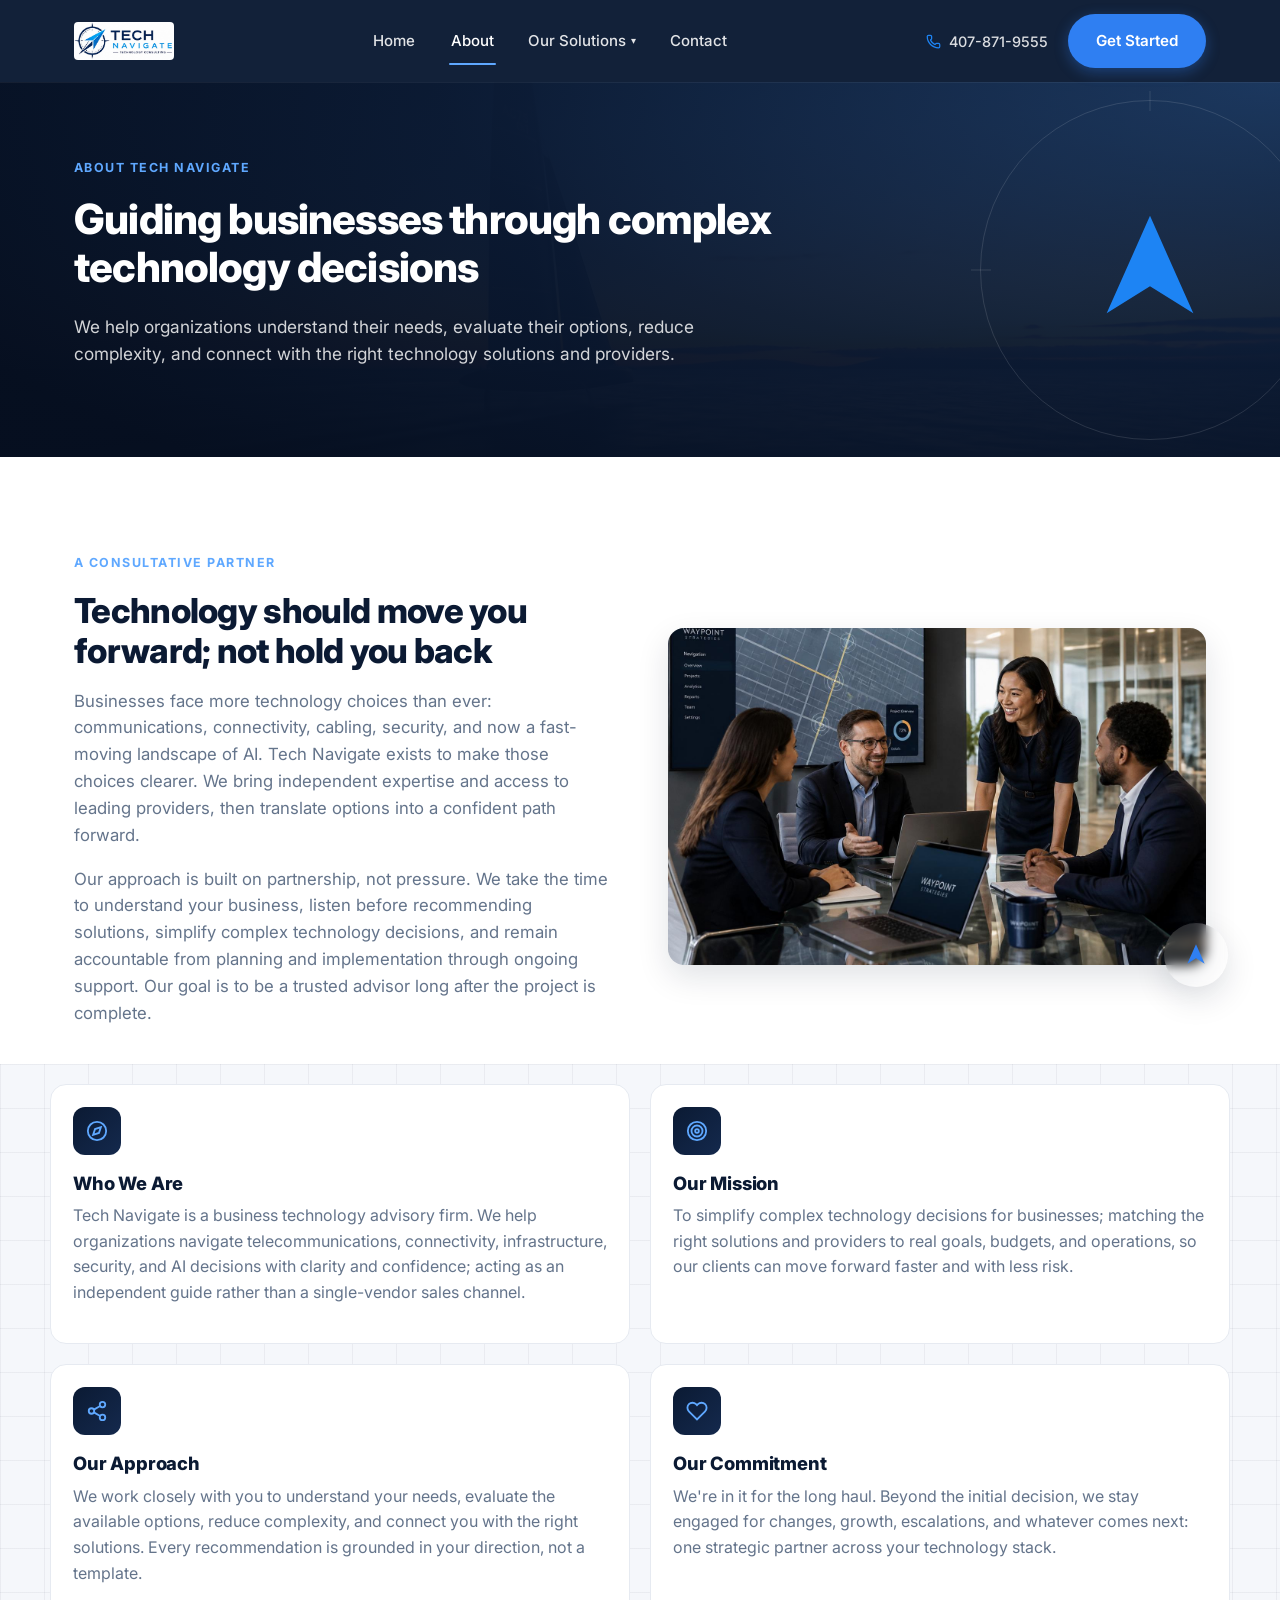
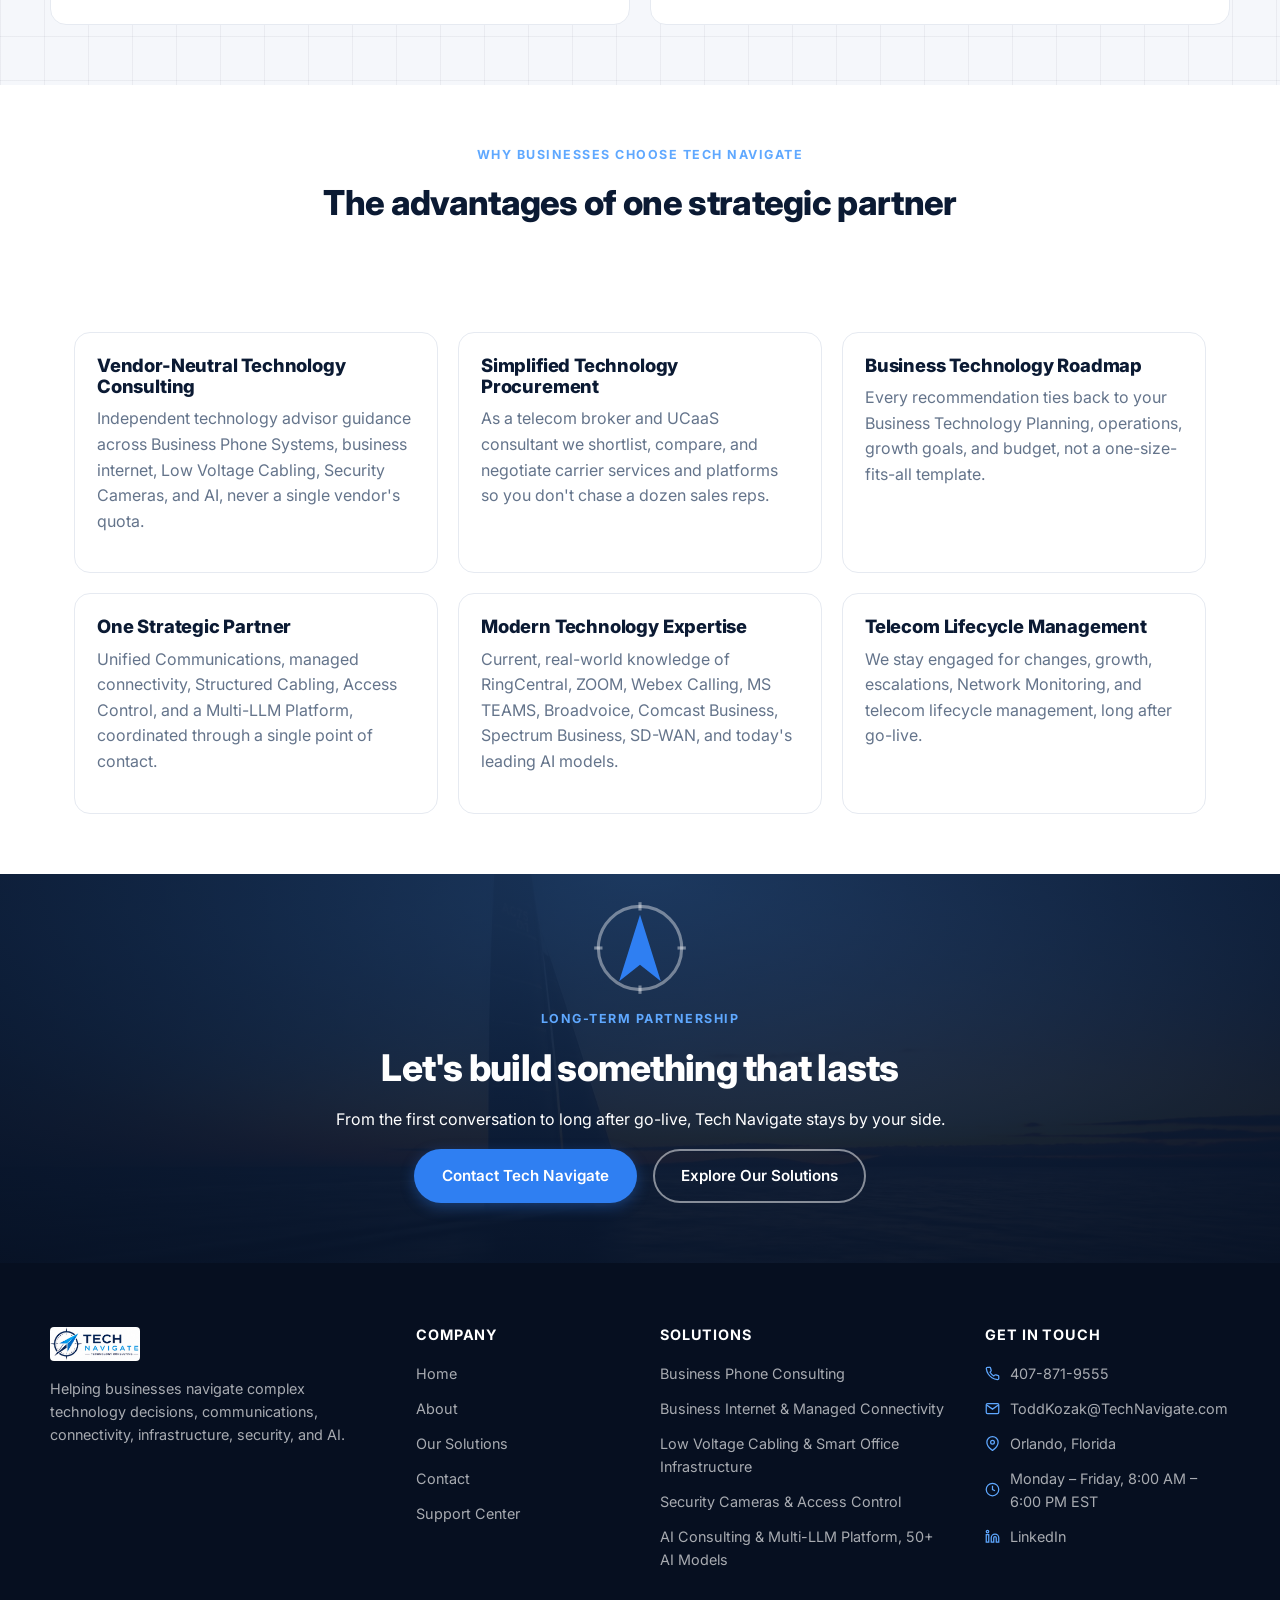
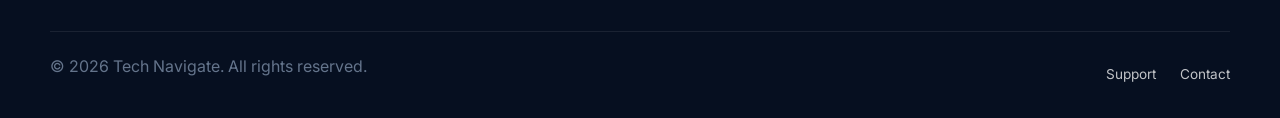
==== about.html @ 05b8aea9 "Update about.html" ====
<!DOCTYPE html>
<html lang="en">
<head>
<!-- Google tag (gtag.js) -->
<script async src="https://www.googletagmanager.com/gtag/js?id=G-B1SPKSMVHJ"></script>
<script>
  window.dataLayer = window.dataLayer || [];
  function gtag(){dataLayer.push(arguments);}
  gtag('js', new Date());

  gtag('config', 'G-B1SPKSMVHJ');
</script>
<meta charset="UTF-8">
<meta name="viewport" content="width=device-width, initial-scale=1">
<title>About Tech Navigate | Vendor-Neutral Technology Advisor &amp; Telecom Consultant</title>
<meta name="description" content="Tech Navigate is a vendor-neutral technology advisor, telecom broker, and UCaaS consultant guiding Business Technology Planning across Unified Communications, SD-WAN, Low Voltage Cabling, Security Cameras, and AI Consulting.">
<meta name="keywords" content="technology advisor, telecom broker, telecom consultant, UCaaS consultant, SD-WAN consulting, Business Phone Systems, VoIP, Unified Communications, RingCentral, ZOOM, Webex Calling, MS TEAMS, Broadvoice, business internet, fiber internet, Comcast Business, Spectrum Business, WOW Business, Summit Broadband, Low Voltage Cabling, Structured Cabling, Security Cameras, Access Control, Smart Office, AI Consulting, AI Governance, Multi-LLM Platform">
<meta name="google-site-verification" content="iRJsbXmgvOK9GEF063qEODKQ9oXsMOYlzMEm0OtPBQo">
<meta property="og:title" content="About Tech Navigate | Vendor-Neutral Technology Advisor &amp; Telecom Consultant">
<meta property="og:description" content="Independent Business Technology Roadmap and Technology Procurement across VoIP, business internet, fiber, SD-WAN consulting, Structured Cabling, Access Control, and Multi-LLM AI.">
<meta property="og:type" content="website">
<meta name="twitter:card" content="summary_large_image">
<meta name="twitter:title" content="Tech Navigate | Technology Advisor, Telecom Broker &amp; AI Consulting">
<meta name="twitter:description" content="Vendor-Neutral Technology Consulting for Business Phone Systems, VoIP, UCaaS, business internet, fiber, SD-WAN, Low Voltage Cabling, Security Cameras, Access Control, and a Multi-LLM AI Platform.">
<link rel="preconnect" href="https://fonts.googleapis.com">
<link rel="preconnect" href="https://fonts.gstatic.com" crossorigin>
<link href="https://fonts.googleapis.com/css2?family=Inter:wght@400;500;600;700;800&display=swap" rel="stylesheet">
<link rel="icon" type="image/png" href="assets/favicon-v2.png">
<link rel="stylesheet" href="styles.css">
</head>
<body>

<header class="site-header">
  <div class="header-inner">
    <a href="index.html" class="logo-link"><img src="assets/logo.jpg" alt="Tech Navigate" class="logo"></a>
    <nav class="main-nav">
      <a href="index.html">Home</a>
      <a href="about.html" class="nav-active">About</a>
      <div class="nav-dropdown">
        <a href="solutions.html">Our Solutions <span class="caret">&#9662;</span></a>
        <div class="dropdown-menu">
          <a href="business-phone-consulting.html"><span class="dropdown-icon"><svg viewBox="0 0 24 24"><path d="M22 16.92v3a2 2 0 0 1-2.18 2 19.79 19.79 0 0 1-8.63-3.07 19.5 19.5 0 0 1-6-6 19.79 19.79 0 0 1-3.07-8.67A2 2 0 0 1 4.11 2h3a2 2 0 0 1 2 1.72c.127.96.362 1.903.7 2.81a2 2 0 0 1-.45 2.11L8.09 9.91a16 16 0 0 0 6 6l1.27-1.27a2 2 0 0 1 2.11-.45c.907.338 1.85.573 2.81.7A2 2 0 0 1 22 16.92z"/></svg></span><span>Business Phone Consulting</span></a>
          <a href="internet-connectivity.html"><span class="dropdown-icon"><svg viewBox="0 0 24 24"><path d="M5 12.55a11 11 0 0 1 14.08 0"/><path d="M1.42 9a16 16 0 0 1 21.16 0"/><path d="M8.53 16.11a6 6 0 0 1 6.95 0"/><circle cx="12" cy="20" r="1"/></svg></span><span>Business Internet &amp; Managed Connectivity</span></a>
          <a href="low-voltage-cabling.html"><span class="dropdown-icon"><svg viewBox="0 0 24 24"><path d="M17 19a1 1 0 0 1-1-1v-2a2 2 0 0 1 2-2h2a2 2 0 0 1 2 2v2a1 1 0 0 1-1 1z"/><path d="M17 21v-2"/><path d="M19 14V6.5a1 1 0 0 0-7 0v11a1 1 0 0 1-7 0V10"/><path d="M21 21v-2"/><path d="M3 5V3"/><path d="M4 10a2 2 0 0 1-2-2V6a1 1 0 0 1 1-1h4a1 1 0 0 1 1 1v2a2 2 0 0 1-2 2z"/><path d="M7 5V3"/></svg></span><span>Low Voltage Cabling &amp; Smart Office Infrastructure</span></a>
          <a href="security-access-control.html"><span class="dropdown-icon"><svg viewBox="0 0 24 24"><path d="M20 13c0 5-3.5 7.5-7.66 8.95a1 1 0 0 1-.67-.01C7.5 20.5 4 18 4 13V6a1 1 0 0 1 1-1c2 0 4.5-1.2 6.24-2.72a1.17 1.17 0 0 1 1.52 0C14.51 3.81 17 5 19 5a1 1 0 0 1 1 1z"/><path d="m9 12 2 2 4-4"/></svg></span><span>Security Cameras &amp; Access Control</span></a>
          <a href="ai-platform.html"><span class="dropdown-icon"><svg viewBox="0 0 24 24"><path d="M12 5a3 3 0 1 0-5.997.125 4 4 0 0 0-2.526 5.77 4 4 0 0 0 .556 6.588A4 4 0 1 0 12 18Z"/><path d="M9 13a4.5 4.5 0 0 0 3-4"/><path d="M6.003 5.125A3 3 0 0 0 6.401 6.5"/><path d="M3.477 10.896a4 4 0 0 1 .585-.396"/><path d="M6 18a4 4 0 0 1-1.967-.516"/><path d="M12 13h4"/><path d="M12 18h6a2 2 0 0 1 2 2v1"/><path d="M12 8h8"/><path d="M16 8V5a2 2 0 0 1 2-2"/><circle cx="16" cy="13" r=".5"/><circle cx="18" cy="3" r=".5"/><circle cx="20" cy="21" r=".5"/><circle cx="20" cy="8" r=".5"/></svg></span><span>AI Consulting &amp; Multi-LLM Platform, 50+ AI Models</span></a>
        </div>
      </div>
      <a href="contact.html">Contact</a>
    </nav>
    <div class="header-actions">
      <a href="tel:+14078719555" class="phone-link"><svg viewBox="0 0 24 24" class="phone-link-icon"><path d="M13.832 16.568a1 1 0 0 0 1.213-.303l.355-.465A2 2 0 0 1 17 15h3a2 2 0 0 1 2 2v3a2 2 0 0 1-2 2A18 18 0 0 1 2 4a2 2 0 0 1 2-2h3a2 2 0 0 1 2 2v3a2 2 0 0 1-.8 1.6l-.468.351a1 1 0 0 0-.292 1.233 14 14 0 0 0 6.392 6.384"/></svg>407-871-9555</a>
      <a href="contact.html" class="btn btn-primary">Get Started</a>
    </div>
  </div>
</header>

<section class="page-hero">
  <div class="page-hero-media"><img src="assets/cta-horizon.jpg" alt=""></div>
  <div class="page-hero-watermark">
    <div class="ring"></div>
    <svg class="compass-arrow" viewBox="0 0 24 24" fill="none">
      <polygon points="12,2 20,20 12,15 4,20" fill="var(--gold)"/>
    </svg>
  </div>
  <div class="page-hero-content">
    <p class="eyebrow light">ABOUT TECH NAVIGATE</p>
    <h1>Guiding businesses through complex technology decisions</h1>
    <p class="page-hero-sub">We help organizations understand their needs, evaluate their options, reduce complexity, and connect with the right technology solutions and providers.</p>
  </div>
</section>

<section class="section" style="padding-bottom:20px;">
  <div class="two-col-media">
    <div>
      <p class="eyebrow">A CONSULTATIVE PARTNER</p>
      <h2>Technology should move you forward; not hold you back</h2>
      <p class="section-intro">Businesses face more technology choices than ever: communications, connectivity, cabling, security, and now a fast-moving landscape of AI. Tech Navigate exists to make those choices clearer. We bring independent expertise and access to leading providers, then translate options into a confident path forward.</p>
      <p class="section-intro">Our approach is built on partnership, not pressure. We take the time to understand your business, listen before recommending solutions, simplify complex technology decisions, and remain accountable from planning and implementation through ongoing support. Our goal is to be a trusted advisor long after the project is complete.</p>
    </div>
    <div class="photo-frame">
      <img src="assets/about-team.jpg" alt="Tech Navigate advisors collaborating with a client">
      <div class="badge-compass">
        <svg viewBox="0 0 24 24" fill="none"><polygon points="12,2 20,20 12,15 4,20" fill="#2f7ff2"/></svg>
      </div>
    </div>
  </div>
</section>

<section class="section section-alt" style="padding-top:20px; padding-bottom:60px;">
  <div class="card-grid two-col">
    <div class="card">
      <div class="icon-square"><svg viewBox="0 0 24 24"><circle cx="12" cy="12" r="10"/><polygon points="16.24 7.76 14.12 14.12 7.76 16.24 9.88 9.88 16.24 7.76"/></svg></div>
      <h3>Who We Are</h3>
      <p>Tech Navigate is a business technology advisory firm. We help organizations navigate telecommunications, connectivity, infrastructure, security, and AI decisions with clarity and confidence; acting as an independent guide rather than a single-vendor sales channel.</p>
    </div>
    <div class="card">
      <div class="icon-square"><svg viewBox="0 0 24 24"><circle cx="12" cy="12" r="10"/><circle cx="12" cy="12" r="6"/><circle cx="12" cy="12" r="2"/></svg></div>
      <h3>Our Mission</h3>
      <p>To simplify complex technology decisions for businesses; matching the right solutions and providers to real goals, budgets, and operations, so our clients can move forward faster and with less risk.</p>
    </div>
    <div class="card">
      <div class="icon-square"><svg viewBox="0 0 24 24"><circle cx="18" cy="5" r="3"/><circle cx="6" cy="12" r="3"/><circle cx="18" cy="19" r="3"/><line x1="8.59" y1="13.51" x2="15.42" y2="17.49"/><line x1="15.41" y1="6.51" x2="8.59" y2="10.49"/></svg></div>
      <h3>Our Approach</h3>
      <p>We work closely with you to understand your needs, evaluate the available options, reduce complexity, and connect you with the right solutions. Every recommendation is grounded in your direction, not a template.</p>
    </div>
    <div class="card">
      <div class="icon-square"><svg viewBox="0 0 24 24"><path d="M20.84 4.61a5.5 5.5 0 0 0-7.78 0L12 5.67l-1.06-1.06a5.5 5.5 0 0 0-7.78 7.78l1.06 1.06L12 21.23l7.78-7.78 1.06-1.06a5.5 5.5 0 0 0 0-7.78z"/></svg></div>
      <h3>Our Commitment</h3>
      <p>We're in it for the long haul. Beyond the initial decision, we stay engaged for changes, growth, escalations, and whatever comes next: one strategic partner across your technology stack.</p>
    </div>
  </div>
</section>

<section class="section" style="background: #ffffff !important; background-image: none !important;">
  <p class="eyebrow center">WHY BUSINESSES CHOOSE TECH NAVIGATE</p>
  <h2 class="center">The advantages of one strategic partner</h2>
</section>

<section class="section" style="padding-top:0;">
  <div class="card-grid three-col">
    <div class="card"><h3>Vendor-Neutral Technology Consulting</h3><p>Independent technology advisor guidance across Business Phone Systems, business internet, Low Voltage Cabling, Security Cameras, and AI, never a single vendor's quota.</p></div>
    <div class="card"><h3>Simplified Technology Procurement</h3><p>As a telecom broker and UCaaS consultant we shortlist, compare, and negotiate carrier services and platforms so you don't chase a dozen sales reps.</p></div>
    <div class="card"><h3>Business Technology Roadmap</h3><p>Every recommendation ties back to your Business Technology Planning, operations, growth goals, and budget, not a one-size-fits-all template.</p></div>
    <div class="card"><h3>One Strategic Partner</h3><p>Unified Communications, managed connectivity, Structured Cabling, Access Control, and a Multi-LLM Platform, coordinated through a single point of contact.</p></div>
    <div class="card"><h3>Modern Technology Expertise</h3><p>Current, real-world knowledge of RingCentral, ZOOM, Webex Calling, MS TEAMS, Broadvoice, Comcast Business, Spectrum Business, SD-WAN, and today's leading AI models.</p></div>
    <div class="card"><h3>Telecom Lifecycle Management</h3><p>We stay engaged for changes, growth, escalations, Network Monitoring, and telecom lifecycle management, long after go-live.</p></div>
  </div>
</section>

<section class="cta-banner">
  <div class="cta-banner-media"><img src="assets/cta-horizon.jpg" alt=""></div>
  <div class="cta-watermark">
    <svg viewBox="0 0 24 24" fill="none">
      <circle cx="12" cy="12" r="10" stroke="currentColor" stroke-width="0.75" opacity="0.4"/>
      <line x1="12" y1="1" x2="12" y2="3" stroke="currentColor" stroke-width="0.75" opacity="0.4"/>
      <line x1="12" y1="21" x2="12" y2="23" stroke="currentColor" stroke-width="0.75" opacity="0.4"/>
      <line x1="1" y1="12" x2="3" y2="12" stroke="currentColor" stroke-width="0.75" opacity="0.4"/>
      <line x1="21" y1="12" x2="23" y2="12" stroke="currentColor" stroke-width="0.75" opacity="0.4"/>
      <polygon points="12,4 17,20 12,16 7,20" fill="#2f7ff2"/>
    </svg>
  </div>
  <div class="cta-banner-inner">
    <p class="eyebrow center light">LONG-TERM PARTNERSHIP</p>
    <h2 class="center light">Let's build something that lasts</h2>
    <p class="center light">From the first conversation to long after go-live, Tech Navigate stays by your side.</p>
    <div class="hero-buttons center">
      <a href="contact.html" class="btn btn-primary">Contact Tech Navigate</a>
      <a href="solutions.html" class="btn btn-outline-light">Explore Our Solutions</a>
    </div>
  </div>
</section>

<footer class="site-footer">
  <div class="footer-inner">
    <div class="footer-col footer-brand">
      <img src="assets/logo.jpg" alt="Tech Navigate" class="footer-logo">
      <p>Helping businesses navigate complex technology decisions, communications, connectivity, infrastructure, security, and AI.</p>
    </div>
    <div class="footer-col">
      <h4>Company</h4>
      <a href="index.html">Home</a>
      <a href="about.html">About</a>
      <a href="solutions.html">Our Solutions</a>
      <a href="contact.html">Contact</a>
      <a href="support.html">Support Center</a>
    </div>
    <div class="footer-col">
      <h4>Solutions</h4>
      <a href="business-phone-consulting.html">Business Phone Consulting</a>
      <a href="internet-connectivity.html">Business Internet &amp; Managed Connectivity</a>
      <a href="low-voltage-cabling.html">Low Voltage Cabling &amp; Smart Office Infrastructure</a>
      <a href="security-access-control.html">Security Cameras &amp; Access Control</a>
      <a href="ai-platform.html">AI Consulting &amp; Multi-LLM Platform, 50+ AI Models</a>
    </div>
    <div class="footer-col footer-contact">
      <h4>Get in Touch</h4>
      <a href="tel:+14078719555"><svg viewBox="0 0 24 24"><path d="M22 16.92v3a2 2 0 0 1-2.18 2 19.79 19.79 0 0 1-8.63-3.07 19.5 19.5 0 0 1-6-6 19.79 19.79 0 0 1-3.07-8.67A2 2 0 0 1 4.11 2h3a2 2 0 0 1 2 1.72c.127.96.362 1.903.7 2.81a2 2 0 0 1-.45 2.11L8.09 9.91a16 16 0 0 0 6 6l1.27-1.27a2 2 0 0 1 2.11-.45c.907.338 1.85.573 2.81.7A2 2 0 0 1 22 16.92z"/></svg>407-871-9555</a>
      <a href="mailto:ToddKozak@TechNavigate.com"><svg viewBox="0 0 24 24"><path d="M4 4h16c1.1 0 2 .9 2 2v12c0 1.1-.9 2-2 2H4c-1.1 0-2-.9-2-2V6c0-1.1.9-2 2-2z"/><polyline points="22,6 12,13 2,6"/></svg>ToddKozak@TechNavigate.com</a>
      <p><svg viewBox="0 0 24 24"><path d="M21 10c0 7-9 13-9 13s-9-6-9-13a9 9 0 0 1 18 0z"/><circle cx="12" cy="10" r="3"/></svg>Orlando, Florida</p>
      <p><svg viewBox="0 0 24 24"><circle cx="12" cy="12" r="10"/><polyline points="12 6 12 12 16 14"/></svg>Monday &ndash; Friday, 8:00 AM &ndash; 6:00 PM EST</p>
      <a href="https://www.linkedin.com/company/tech-navigate" target="_blank" rel="noopener"><svg viewBox="0 0 24 24"><path d="M16 8a6 6 0 0 1 6 6v7h-4v-7a2 2 0 0 0-2-2 2 2 0 0 0-2 2v7h-4v-7a6 6 0 0 1 6-6z"/><rect x="2" y="9" width="4" height="12"/><circle cx="4" cy="4" r="2"/></svg>LinkedIn</a>
    </div>
  </div>
  <div class="footer-bottom">
    <p>&copy; 2026 Tech Navigate. All rights reserved.</p>
    <div class="footer-bottom-links">
      <a href="support.html">Support</a>
      <a href="contact.html">Contact</a>
    </div>
  </div>
</footer>

</body>
</html>
---- styles.css ----
:root {
  --navy: #0b1a33;
  --navy-dark: #060f20;
  --navy-mid: #14294d;
  --blue: #2f7ff2;
  --blue-light: #5fa8ff;
  --gold: #1d84f4;
  --gold-soft: #36acff;
  --grey-bg: #f5f7fb;
  --text-dark: #14213d;
  --text-muted: #64748b;
  --white: #ffffff;
  --border: #e6eaf1;
  --radius: 10px;
  --radius-lg: 16px;
  --max-width: 1180px;
  --shadow-sm: 0 2px 8px rgba(11,26,51,0.06);
  --shadow-md: 0 12px 32px rgba(11,26,51,0.12);
  --shadow-lg: 0 24px 60px rgba(11,26,51,0.18);
}

* { box-sizing: border-box; }

body {
  margin: 0;
  font-family: 'Inter', -apple-system, BlinkMacSystemFont, "Segoe UI", Roboto, Helvetica, Arial, sans-serif;
  color: var(--text-dark);
  background: var(--white);
  line-height: 1.6;
  -webkit-font-smoothing: antialiased;
}

a { color: inherit; text-decoration: none; }
img { max-width: 100%; display: block; }

h1, h2, h3, h4 { margin: 0 0 0.5em; line-height: 1.15; font-weight: 800; letter-spacing: -0.02em; color: var(--navy); }
h1 { font-size: 3rem; }
h2 { font-size: 2.15rem; }
h3 { font-size: 1.15rem; letter-spacing: -0.01em; }
p { margin: 0 0 1em; color: var(--text-muted); font-size: 1rem; }

.center { text-align: center; margin-left: auto; margin-right: auto; }
.light, .light h1, .light h2, .light h3 { color: var(--white); }
.light p { color: rgba(255,255,255,0.82); }

a:focus-visible, button:focus-visible, input:focus-visible, textarea:focus-visible, select:focus-visible {
  outline: 2px solid var(--blue-light);
  outline-offset: 2px;
}

/* Header */
.site-header {
  background: rgba(11,26,51,0.97);
  backdrop-filter: blur(8px);
  position: sticky;
  top: 0;
  z-index: 100;
  box-shadow: 0 1px 0 rgba(255,255,255,0.06);
}
.header-inner {
  max-width: var(--max-width);
  margin: 0 auto;
  padding: 14px 24px;
  display: flex;
  align-items: center;
  justify-content: space-between;
  gap: 24px;
}
.logo { height: 38px; border-radius: 4px; }
.main-nav {
  display: flex;
  align-items: center;
  gap: 32px;
  flex: 1;
  justify-content: center;
}
.main-nav > a {
  color: rgba(255,255,255,0.88);
  font-size: 0.94rem;
  font-weight: 500;
  padding: 8px 2px;
  position: relative;
  transition: color 0.15s ease;
}
.main-nav > a:hover { color: var(--white); }
.main-nav > a.nav-active { color: var(--white); }
.main-nav > a.nav-active::after {
  content: "";
  position: absolute;
  left: 0; right: 0; bottom: -4px;
  height: 2px;
  background: var(--blue-light);
  border-radius: 2px;
}
.nav-dropdown { position: relative; }
.nav-dropdown > a { color: rgba(255,255,255,0.88); font-size: 0.94rem; font-weight: 500; display: flex; align-items: center; gap: 5px; transition: color 0.15s ease; }
.nav-dropdown:hover > a { color: var(--white); }
.caret { font-size: 0.65em; transition: transform 0.15s ease; }
.nav-dropdown:hover .caret { transform: translateY(1px); }
.dropdown-menu {
  opacity: 0;
  visibility: hidden;
  transform: translateY(6px);
  transition: all 0.15s ease;
  position: absolute;
  top: 100%;
  left: -12px;
  background: var(--white);
  box-shadow: var(--shadow-lg);
  border-radius: var(--radius);
  padding: 10px;
  min-width: 300px;
  margin-top: 10px;
}
.nav-dropdown:hover .dropdown-menu { opacity: 1; visibility: visible; transform: translateY(0); }
.dropdown-menu a {
  display: flex;
  align-items: center;
  gap: 14px;
  padding: 11px 14px;
  color: var(--text-dark);
  font-size: 0.9rem;
  font-weight: 500;
  border-radius: 7px;
  transition: background 0.12s ease;
}
.dropdown-menu a:hover { background: var(--grey-bg); color: var(--blue); }
.dropdown-icon {
  flex: none;
  width: 36px;
  height: 36px;
  border-radius: 9px;
  background: linear-gradient(135deg, var(--navy) 0%, var(--navy-mid) 100%);
  display: flex;
  align-items: center;
  justify-content: center;
}
.dropdown-icon svg { width: 17px; height: 17px; stroke: var(--blue-light); fill: none; stroke-width: 2; }
.header-actions { display: flex; align-items: center; gap: 20px; }
.phone-link { color: rgba(255,255,255,0.85); font-size: 0.9rem; font-weight: 500; transition: color 0.15s ease; display: flex; align-items: center; gap: 8px; }
.phone-link-icon { width: 15px; height: 15px; fill: none; stroke: var(--gold); stroke-width: 2; flex: none; }
.phone-link:hover { color: var(--white); }

.btn {
  display: inline-flex;
  align-items: center;
  gap: 8px;
  padding: 13px 26px;
  border-radius: 999px;
  font-weight: 600;
  font-size: 0.95rem;
  border: 2px solid transparent;
  transition: all 0.18s ease;
  cursor: pointer;
}
.btn-primary { background: var(--blue); color: var(--white); box-shadow: 0 4px 14px rgba(47,127,242,0.35); }
.btn-primary:hover { background: #4c93f5; box-shadow: 0 6px 20px rgba(47,127,242,0.45); transform: translateY(-1px); }
.btn-outline { border-color: rgba(255,255,255,0.5); color: var(--white); }
.btn-outline:hover { background: rgba(255,255,255,0.1); border-color: var(--white); }
.btn-outline-light { border-color: rgba(255,255,255,0.5); color: var(--white); }
.btn-outline-light:hover { background: rgba(255,255,255,0.12); border-color: var(--white); }

/* Hero */
.hero {
  position: relative;
  background: linear-gradient(180deg, #7fa4cf 0%, #5d84ac 45%, #2e5880 100%);
  overflow: hidden;
  min-height: 830px;
  display: flex;
  align-items: center;
}
.hero-media {
  position: absolute;
  inset: 0;
  z-index: 1;
}
.hero-image {
  position: absolute;
  inset: 0;
  width: 100%;
  height: 100%;
  object-fit: contain;
  object-position: 65% 55%;
  display: block;
  filter: saturate(1.05);
}
.hero-media::after {
  content: "";
  position: absolute;
  inset: 0;
  background: linear-gradient(100deg,
    rgba(6,15,32,0.88) 0%,
    rgba(8,18,38,0.72) 30%,
    rgba(11,26,51,0.38) 52%,
    rgba(11,26,51,0.12) 70%,
    rgba(11,26,51,0.02) 100%);
}
.hero-content {
  position: relative;
  z-index: 2;
  max-width: var(--max-width);
  margin: 0 auto;
  padding: 90px 24px 60px;
  color: var(--white);
  width: 100%;
}
.hero-content > * { max-width: 640px; }
.eyebrow {
  display: inline-flex;
  align-items: center;
  gap: 10px;
  font-size: 0.78rem;
  font-weight: 700;
  letter-spacing: 0.12em;
  color: var(--blue-light);
  margin-bottom: 18px;
  text-transform: uppercase;
}
.eyebrow.center { display: flex; width: 100%; justify-content: center; }
.eyebrow-dash { width: 28px; height: 2px; background: var(--blue-light); display: inline-block; border-radius: 2px; }
.hero h1 { color: var(--white); font-size: 3.2rem; }
.hero .accent { color: var(--blue-light); }
.hero-copy { color: rgba(255,255,255,0.82); font-size: 1.1rem; max-width: 600px; margin-bottom: 32px; }
.hero-buttons { display: flex; gap: 16px; flex-wrap: wrap; margin-top: 8px; }
.hero-buttons.center { justify-content: center; }

/* Sections */
.section { padding: 60px 24px; max-width: var(--max-width); margin: 0 auto; }
.section-alt {
  background-color: var(--grey-bg);
  background-image:
    linear-gradient(rgba(11,26,51,0.05) 1px, transparent 1px),
    linear-gradient(90deg, rgba(11,26,51,0.05) 1px, transparent 1px);
  background-size: 44px 44px;
  max-width: 100%;
}
.section-alt > * { max-width: var(--max-width); margin-left: auto; margin-right: auto; }
.section-intro { max-width: 640px; color: var(--text-muted); font-size: 1.05rem; }

.icon-square {
  width: 48px;
  height: 48px;
  border-radius: 12px;
  background: linear-gradient(135deg, var(--navy) 0%, var(--navy-mid) 100%);
  display: flex;
  align-items: center;
  justify-content: center;
  margin-bottom: 18px;
  flex: none;
}
.icon-square svg { width: 22px; height: 22px; stroke: var(--blue-light); fill: none; stroke-width: 2; }
.icon-square.icon-blue { background: linear-gradient(135deg, #eaf2ff 0%, #dbeafe 100%); }
.icon-square.icon-blue svg { stroke: var(--blue); }

.card-grid { display: grid; gap: 20px; margin-top: 32px; }
.card-grid.three-col { grid-template-columns: repeat(3, 1fr); }
.card-grid.four-col { grid-template-columns: repeat(4, 1fr); }
.card-grid.two-col { grid-template-columns: repeat(2, 1fr); margin-top: 0; }

.approach-layout {
  display: grid;
  grid-template-columns: 1fr 1.15fr;
  gap: 56px;
  align-items: start;
}
.approach-layout .card-grid.two-col .card p { font-size: 0.92rem; }

.card {
  background: var(--white);
  border: 1px solid var(--border);
  border-radius: var(--radius-lg);
  padding: 22px;
  transition: box-shadow 0.2s ease, transform 0.2s ease, border-color 0.2s ease;
}
.card:hover { box-shadow: var(--shadow-md); transform: translateY(-3px); border-color: transparent; }
.card h3 { color: var(--navy); }

.solution-card {
  display: block;
  background: var(--white);
  border: 1px solid var(--border);
  border-radius: var(--radius-lg);
  padding: 30px;
  transition: box-shadow 0.2s ease, transform 0.2s ease, border-color 0.2s ease;
}
.solution-card:hover { box-shadow: var(--shadow-md); transform: translateY(-3px); border-color: transparent; }
.solution-card h3 { color: var(--navy); }
.solution-card-cta {
  background: linear-gradient(135deg, var(--navy) 0%, var(--navy-mid) 100%);
  border-color: transparent;
}
.solution-card-cta h3, .solution-card-cta p, .solution-card-cta .learn-more { color: var(--white); }
.btn-navy { background: var(--navy); color: var(--white); }
.btn-navy:hover { background: var(--navy-mid); }

.solution-row {
  display: grid;
  grid-template-columns: 1fr 1fr;
  gap: 56px;
  align-items: center;
  padding: 56px 24px;
  max-width: var(--max-width);
  margin: 0 auto;
}
.solution-row.reverse { direction: rtl; }
.solution-row.reverse > * { direction: ltr; }
.solution-row-photo img {
  width: 100%;
  border-radius: var(--radius-lg);
  box-shadow: var(--shadow-md);
  display: block;
}
.solution-row-checklist {
  display: grid;
  grid-template-columns: 1fr 1fr;
  gap: 4px 24px;
  margin: 20px 0 24px;
}
.solution-row-checklist .benefit-list { margin: 0; }
.solution-row-checklist .benefit-list li { padding-top: 10px; padding-bottom: 10px; font-size: 0.95rem; }
.checkmark-list { list-style: none; padding: 0; margin: 0; }
.checkmark-list li {
  display: flex;
  align-items: flex-start;
  gap: 8px;
  padding: 10px 0;
  font-size: 0.95rem;
  color: var(--text-dark);
}
.checkmark-list li::before {
  content: "";
  flex: none;
  width: 16px;
  height: 16px;
  margin-top: 2px;
  background-image: url("data:image/svg+xml,%3Csvg xmlns='http://www.w3.org/2000/svg' viewBox='0 0 24 24' fill='none' stroke='%232f7ff2' stroke-width='3' stroke-linecap='round' stroke-linejoin='round'%3E%3Cpath d='M20 6 9 17l-5-5'/%3E%3C/svg%3E");
  background-size: contain;
  background-repeat: no-repeat;
}
.cta-tile-icon {
  width: 48px;
  height: 48px;
  color: var(--white);
  margin-bottom: 18px;
  opacity: 0.9;
}
.cta-tile-icon svg { width: 100%; height: 100%; }
.learn-more { color: var(--blue); font-weight: 600; font-size: 0.9rem; display: inline-flex; align-items: center; gap: 4px; }

/* Icon color shift on card hover */
.solution-card:hover .icon-square svg { stroke: var(--white); }
.solution-card:hover .icon-square { background: linear-gradient(135deg, var(--blue) 0%, #1d63d6 100%); }

/* CTA banner */
.cta-banner {
  position: relative;
  background: radial-gradient(120% 140% at 50% 0%, #1c3a63 0%, var(--navy) 60%, var(--navy-dark) 100%);
  padding: 60px 24px;
  overflow: hidden;
}
.cta-banner-media {
  position: absolute;
  inset: 0;
  z-index: 0;
}
.cta-banner-media img {
  width: 100%;
  height: 100%;
  object-fit: cover;
  opacity: 0.35;
}
.cta-banner-media::after {
  content: "";
  position: absolute;
  inset: 0;
  background: radial-gradient(120% 140% at 50% 0%, rgba(28,58,99,0.7) 0%, rgba(11,26,51,0.85) 55%, rgba(6,15,32,0.92) 100%);
}
.cta-watermark { position: absolute; top: 24px; left: 50%; transform: translateX(-50%); width: 100px; height: 100px; z-index: 1; color: #ffffff; }
.cta-watermark svg { width: 100%; height: 100%; }
.cta-banner-inner { max-width: 720px; margin: 0 auto; position: relative; z-index: 1; padding-top: 75px; }
.cta-banner h2 { font-size: 2.3rem; }

.use-cases-layout {
  display: grid;
  grid-template-columns: 1.1fr 1fr;
  gap: 48px;
  align-items: start;
}
.why-tile {
  background: var(--navy);
  border-radius: var(--radius-lg);
  padding: 40px;
  color: var(--white);
  box-shadow: var(--shadow-lg);
}
.why-tile .why-icon { width: 48px; height: 48px; color: var(--white); margin-bottom: 20px; }
.why-tile .why-icon svg { width: 100%; height: 100%; }
.why-tile h2 { color: var(--white); font-size: 1.5rem; margin-top: 0; }
.why-tile p { color: rgba(255,255,255,0.8); }
.why-tile .hero-buttons { margin-top: 24px; }

.overview-layout {
  display: grid;
  grid-template-columns: 1fr 1fr;
  gap: 48px;
  align-items: start;
}
.overview-photo {
  aspect-ratio: 4 / 3;
  overflow: hidden;
  border-radius: var(--radius-lg);
  border: 1px solid var(--border);
  box-shadow: var(--shadow-lift, var(--shadow-md));
}
.overview-photo img { width: 100%; height: 100%; object-fit: cover; display: block; }

.benefit-tiles {
  display: grid;
  grid-template-columns: repeat(3, 1fr);
  gap: 16px;
  margin-top: 40px;
}
.benefit-tile {
  display: flex;
  align-items: flex-start;
  gap: 12px;
  background: var(--white);
  border: 1px solid var(--border);
  border-radius: var(--radius);
  padding: 20px;
  box-shadow: var(--shadow-sm);
}
.benefit-tile .check-badge {
  flex: none;
  width: 24px;
  height: 24px;
  border-radius: 50%;
  background: var(--gold);
  display: flex;
  align-items: center;
  justify-content: center;
  margin-top: 2px;
}
.benefit-tile .check-badge svg { width: 14px; height: 14px; stroke: var(--navy); fill: none; stroke-width: 3; }
.benefit-tile span.label { font-weight: 500; color: var(--text-dark); font-size: 0.95rem; }

.numbered-list .num { background: var(--navy) !important; color: var(--gold) !important; border-radius: 8px !important; }

/* Footer */
.site-footer { background: var(--navy-dark); color: rgba(255,255,255,0.75); padding: 64px 24px 0; }
.footer-inner {
  max-width: var(--max-width);
  margin: 0 auto;
  display: grid;
  grid-template-columns: 1.6fr 1fr 1.4fr 1.2fr;
  gap: 40px;
  padding-bottom: 48px;
}
.footer-logo { height: 34px; margin-bottom: 16px; border-radius: 4px; }
.footer-col a, .footer-col p { display: block; color: rgba(255,255,255,0.65); font-size: 0.9rem; margin-bottom: 12px; transition: color 0.15s ease; }
.footer-contact a, .footer-contact p { display: flex; align-items: center; gap: 10px; }
.footer-contact svg { width: 15px; height: 15px; stroke: var(--blue-light); fill: none; stroke-width: 2; flex: none; }
.footer-col a:hover { color: var(--white); }
.footer-col h4 { color: var(--white); font-size: 0.9rem; margin-bottom: 18px; text-transform: uppercase; letter-spacing: 0.06em; font-weight: 700; }
.footer-bottom {
  max-width: var(--max-width);
  margin: 0 auto;
  display: flex;
  justify-content: space-between;
  align-items: center;
  padding: 22px 0;
  border-top: 1px solid rgba(255,255,255,0.08);
  font-size: 0.85rem;
}
.footer-bottom-links { display: flex; gap: 24px; }
.footer-bottom-links a:hover { color: var(--white); }

/* Inner page hero */
.page-hero {
  position: relative;
  background: radial-gradient(120% 140% at 100% 0%, #1c3a63 0%, var(--navy) 55%, var(--navy-dark) 100%);
  overflow: hidden;
}
.page-hero-media {
  position: absolute;
  inset: 0;
  z-index: 0;
}
.page-hero-media img {
  width: 100%;
  height: 100%;
  object-fit: cover;
  opacity: 0.28;
}
.page-hero-media::after {
  content: "";
  position: absolute;
  inset: 0;
  background: radial-gradient(120% 140% at 100% 0%, rgba(28,58,99,0.75) 0%, rgba(11,26,51,0.88) 55%, rgba(6,15,32,0.95) 100%);
}
.page-hero-watermark {
  position: absolute;
  right: -40px;
  top: 50%;
  transform: translateY(-50%);
  width: 340px;
  height: 340px;
  pointer-events: none;
  z-index: 1;
}
.page-hero-watermark .ring {
  position: absolute;
  inset: 0;
  border: 1px solid rgba(255,255,255,0.12);
  border-radius: 50%;
}
.page-hero-watermark .ring::before,
.page-hero-watermark .ring::after {
  content: "";
  position: absolute;
  background: rgba(255,255,255,0.12);
}
.page-hero-watermark .ring::before { top: -10px; left: 50%; width: 1px; height: 20px; transform: translateX(-50%); }
.page-hero-watermark .ring::after { top: 50%; left: -10px; width: 20px; height: 1px; transform: translateY(-50%); }
.page-hero-watermark .compass-arrow {
  position: absolute;
  left: 50%;
  top: 50%;
  width: 130px;
  height: 200px;
  transform: translate(-50%, -50%);
}
.page-hero-content {
  position: relative;
  z-index: 2;
  max-width: var(--max-width);
  margin: 0 auto;
  padding: 72px 24px;
  color: var(--white);
}
.page-hero h1 { color: var(--white); font-size: 2.6rem; max-width: 760px; }
.page-hero-sub { color: rgba(255,255,255,0.82); font-size: 1.08rem; max-width: 620px; }

.two-col-media {
  display: grid;
  grid-template-columns: 1fr 1fr;
  gap: 56px;
  align-items: center;
  margin-top: 32px;
}
.two-col-media img { border-radius: var(--radius-lg); box-shadow: var(--shadow-md); }
.photo-frame {
  position: relative;
}
.photo-frame img { width: 100%; aspect-ratio: 16 / 10; object-fit: cover; display: block; border-radius: var(--radius-lg); box-shadow: var(--shadow-md); }
.photo-frame .badge-compass {
  position: absolute;
  bottom: -22px;
  right: -22px;
  width: 64px;
  height: 64px;
  border-radius: 50%;
  background: rgba(255,255,255,0.15);
  backdrop-filter: blur(6px);
  -webkit-backdrop-filter: blur(6px);
  box-shadow: var(--shadow-md);
  display: flex;
  align-items: center;
  justify-content: center;
}
.photo-frame .badge-compass svg { width: 26px; height: 26px; }
.photo-placeholder {
  width: 100%;
  aspect-ratio: 4 / 3;
  border-radius: var(--radius-lg);
  background: linear-gradient(135deg, var(--navy) 0%, var(--navy-mid) 100%);
  box-shadow: var(--shadow-md);
  display: flex;
  align-items: center;
  justify-content: center;
  color: rgba(255,255,255,0.4);
  font-size: 0.9rem;
  text-align: center;
  padding: 24px;
}

.benefit-list { list-style: none; padding: 0; margin: 24px 0; }
.benefit-list li {
  padding: 12px 0 12px 38px;
  position: relative;
  color: var(--text-dark);
  font-size: 1rem;
}
.benefit-list li::before {
  content: "";
  position: absolute;
  left: 0;
  top: 12px;
  width: 24px;
  height: 24px;
  border-radius: 50%;
  background-color: var(--navy);
  background-image: url("data:image/svg+xml,%3Csvg xmlns='http://www.w3.org/2000/svg' viewBox='0 0 24 24' fill='none' stroke='white' stroke-width='2.5' stroke-linecap='round' stroke-linejoin='round'%3E%3Cline x1='5' y1='12' x2='19' y2='12'/%3E%3Cpolyline points='12 5 19 12 12 19'/%3E%3C/svg%3E");
  background-repeat: no-repeat;
  background-position: center;
  background-size: 12px 12px;
}

.tag-list { display: flex; flex-wrap: wrap; gap: 10px; margin: 24px 0; }
.tag {
  background: var(--white);
  border: 1px solid var(--border);
  border-radius: 999px;
  padding: 9px 18px;
  font-size: 0.85rem;
  font-weight: 500;
  color: var(--navy);
  transition: border-color 0.15s ease, color 0.15s ease;
}
.tag:hover { border-color: var(--blue); color: var(--blue); }

.numbered-list { list-style: none; padding: 0; margin: 24px 0; counter-reset: item; }
.numbered-list li {
  display: flex;
  gap: 18px;
  align-items: flex-start;
  padding: 18px 0;
  border-bottom: 1px solid var(--border);
}
.numbered-list li span:last-child { padding-top: 4px; color: var(--text-dark); }
.numbered-list .num {
  flex: none;
  width: 34px;
  height: 34px;
  border-radius: 50%;
  background: linear-gradient(135deg, var(--blue) 0%, #1d63d6 100%);
  color: var(--white);
  display: flex;
  align-items: center;
  justify-content: center;
  font-weight: 700;
  font-size: 0.9rem;
}

.related-grid { display: grid; grid-template-columns: repeat(3, 1fr); gap: 20px; margin-top: 24px; }
.related-card {
  display: block;
  background: var(--white);
  border: 1px solid var(--border);
  border-radius: var(--radius);
  padding: 22px;
  transition: box-shadow 0.2s ease, transform 0.2s ease;
}
.related-card:hover { box-shadow: var(--shadow-md); transform: translateY(-2px); }
.related-card h4 { color: var(--navy); margin: 0 0 8px; font-size: 1rem; }
.related-card .learn-more { font-size: 0.85rem; }

/* Contact / forms */
.contact-layout {
  display: grid;
  grid-template-columns: 1.3fr 1fr;
  gap: 48px;
  max-width: var(--max-width);
  margin: 0 auto;
  padding: 72px 24px;
}
.form-card {
  background: var(--white);
  border: 1px solid var(--border);
  border-radius: var(--radius-lg);
  padding: 36px;
  box-shadow: var(--shadow-sm);
}
.form-row { display: grid; grid-template-columns: 1fr 1fr; gap: 16px; }
.form-group { margin-bottom: 20px; }
.form-group label { display: block; font-size: 0.88rem; font-weight: 600; color: var(--text-dark); margin-bottom: 7px; }
.form-group input,
.form-group select,
.form-group textarea {
  width: 100%;
  padding: 13px 15px;
  border: 1.5px solid var(--border);
  border-radius: 8px;
  font-size: 0.95rem;
  font-family: inherit;
  color: var(--text-dark);
  transition: border-color 0.15s ease;
}
.form-group textarea { min-height: 130px; resize: vertical; }
.form-group input:focus,
.form-group select:focus,
.form-group textarea:focus { outline: none; border-color: var(--blue); }

.contact-info-list { list-style: none; padding: 0; margin: 24px 0; }
.contact-info-list li { display: flex; align-items: flex-start; gap: 16px; padding: 16px 0; border-bottom: 1px solid var(--border); }
.contact-info-list .dropdown-icon { margin-top: 2px; }
.contact-info-list .label { display: block; font-size: 0.78rem; color: var(--text-muted); margin-bottom: 5px; text-transform: uppercase; letter-spacing: 0.06em; font-weight: 600; }
.contact-info-list .value { font-weight: 600; color: var(--navy); font-size: 1.02rem; }

/* Vendor support directory */
.vendor-search { margin: 24px 0; }
.vendor-search input {
  width: 100%;
  max-width: 420px;
  padding: 13px 18px;
  border: 1.5px solid var(--border);
  border-radius: 999px;
  font-size: 0.95rem;
}
.vendor-search input:focus { outline: none; border-color: var(--blue); }
.vendor-grid {
  display: grid;
  grid-template-columns: repeat(3, 1fr);
  gap: 2px 24px;
  margin: 24px 0;
}
.vendor-row {
  display: flex;
  justify-content: space-between;
  gap: 12px;
  padding: 11px 0;
  border-bottom: 1px solid var(--border);
  font-size: 0.9rem;
}
.vendor-row .vendor-name { color: var(--text-dark); }
.vendor-row .vendor-phone { color: var(--blue); font-weight: 600; white-space: nowrap; }
.vendor-count { color: var(--text-muted); font-size: 0.85rem; margin-top: 12px; }

/* Responsive */
@media (max-width: 900px) {
  .main-nav { display: none; }
  .card-grid.three-col, .card-grid.four-col, .card-grid.two-col { grid-template-columns: 1fr 1fr; }
  .approach-layout { grid-template-columns: 1fr; }
  .use-cases-layout { grid-template-columns: 1fr; }
  .footer-inner { grid-template-columns: 1fr 1fr; }
  h1 { font-size: 2.1rem; }
  .hero h1 { font-size: 2.3rem; }
  .two-col-media { grid-template-columns: 1fr; }
  .related-grid { grid-template-columns: 1fr; }
  .contact-layout { grid-template-columns: 1fr; }
  .form-row { grid-template-columns: 1fr; }
  .solution-row { grid-template-columns: 1fr; }
  .solution-row.reverse { direction: ltr; }
  .solution-row-checklist { grid-template-columns: 1fr; }
  .vendor-grid { grid-template-columns: 1fr 1fr; }
  .section { padding: 64px 24px; }
}
@media (max-width: 560px) {
  .card-grid.three-col, .card-grid.four-col, .card-grid.two-col { grid-template-columns: 1fr; }
  .footer-inner { grid-template-columns: 1fr; }
  .footer-bottom { flex-direction: column; gap: 10px; text-align: center; }
  .vendor-grid { grid-template-columns: 1fr; }
}
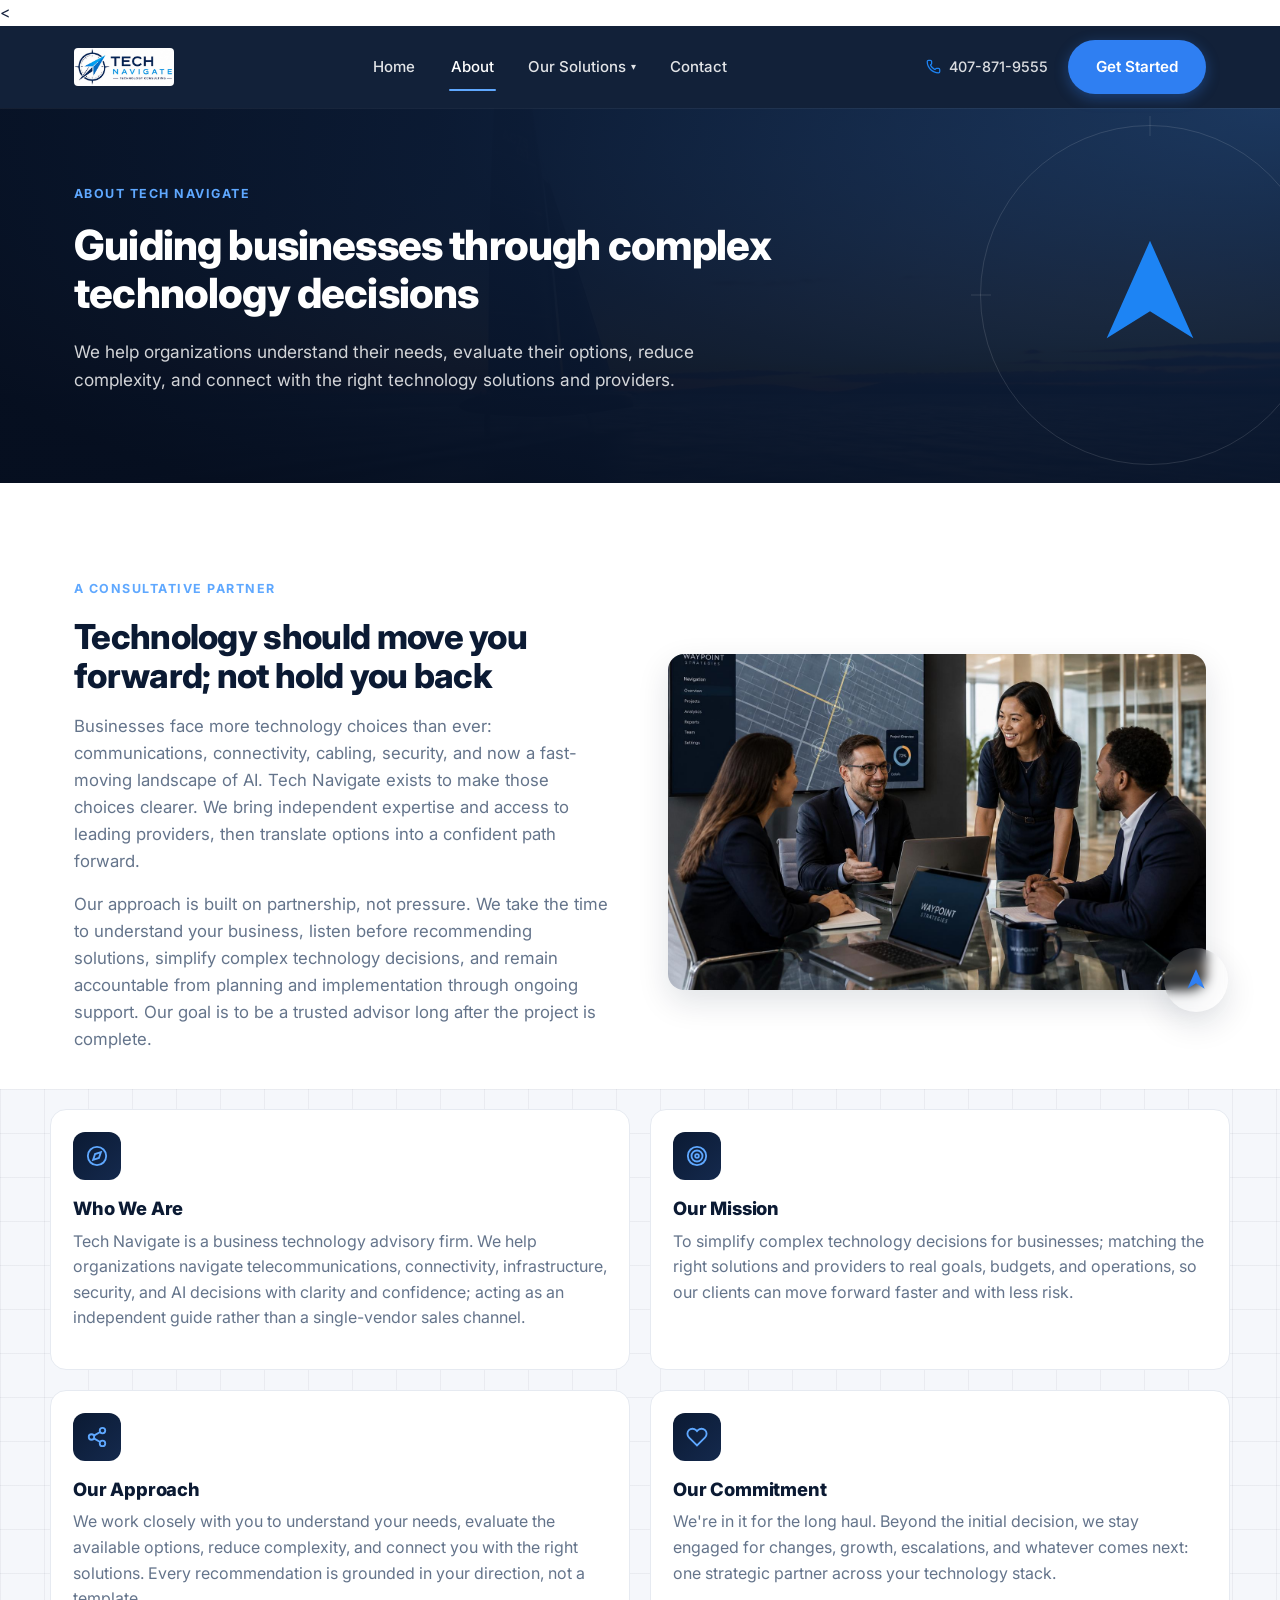
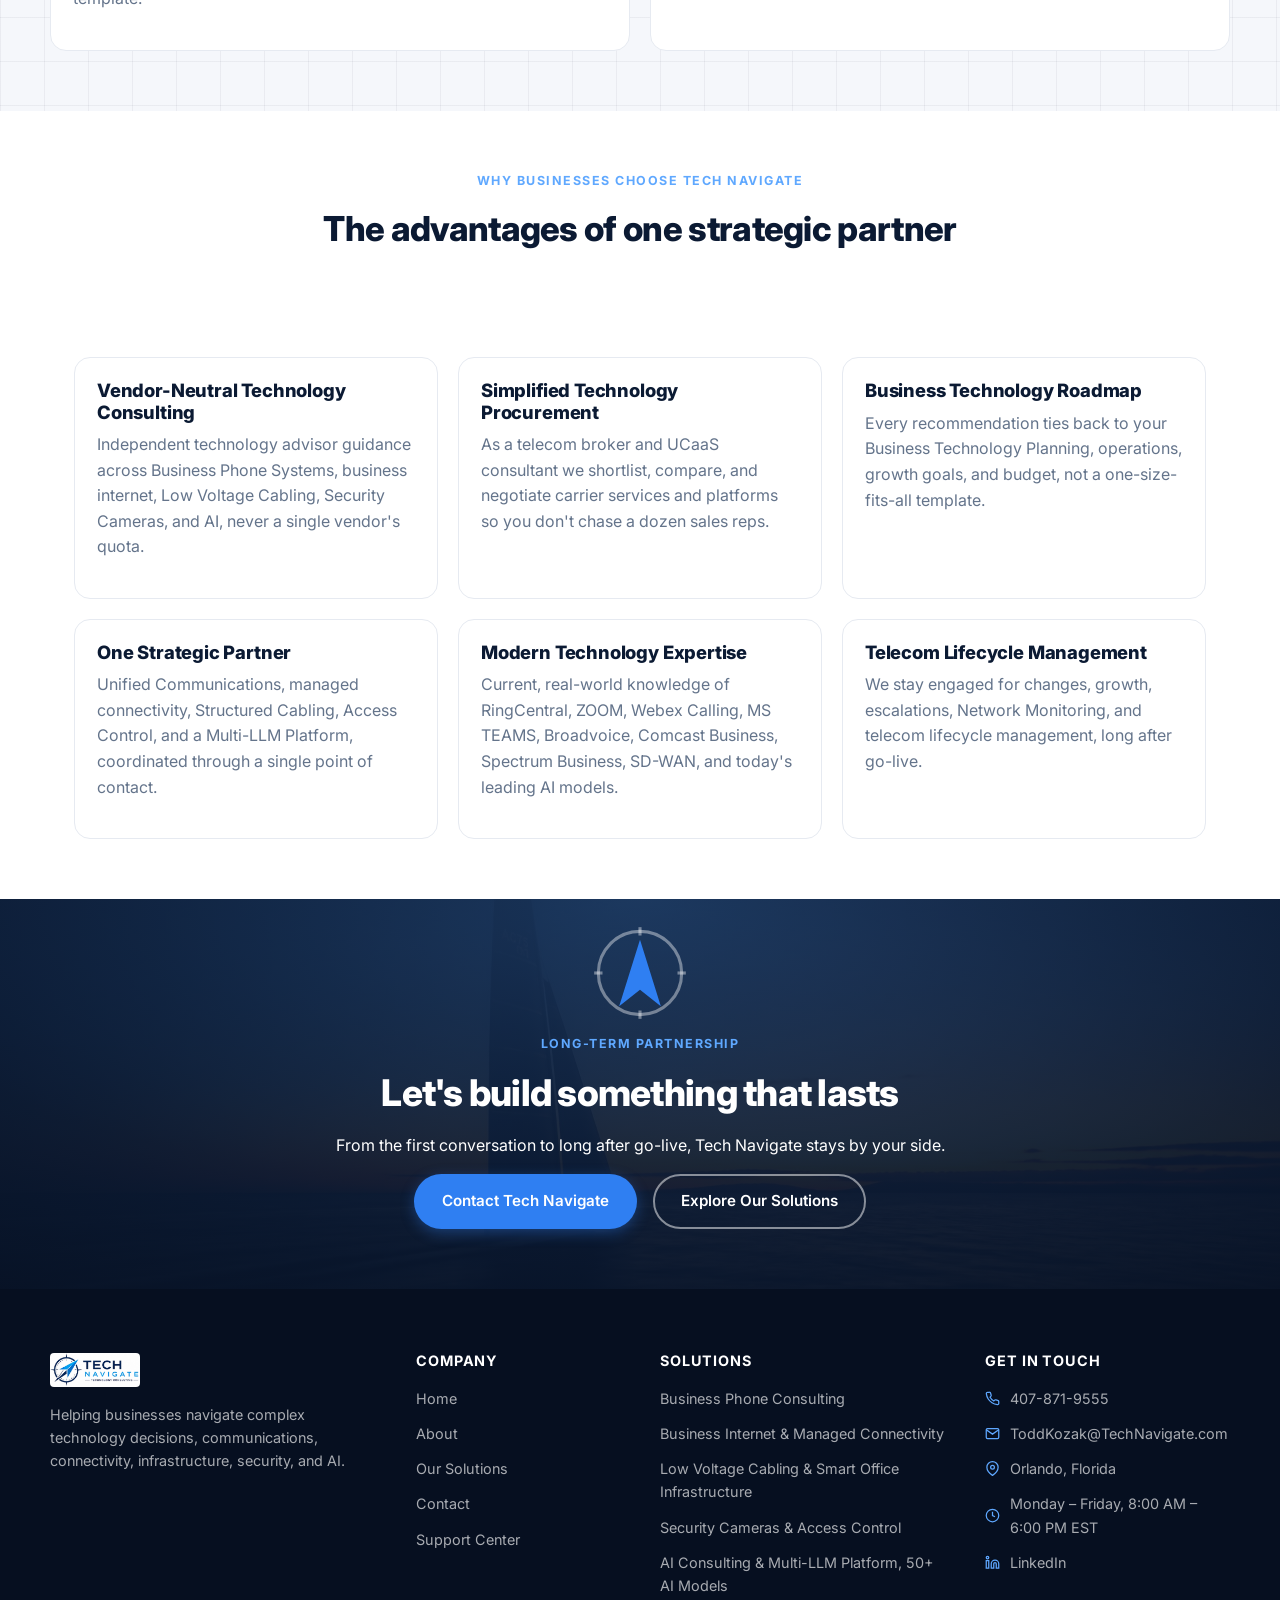
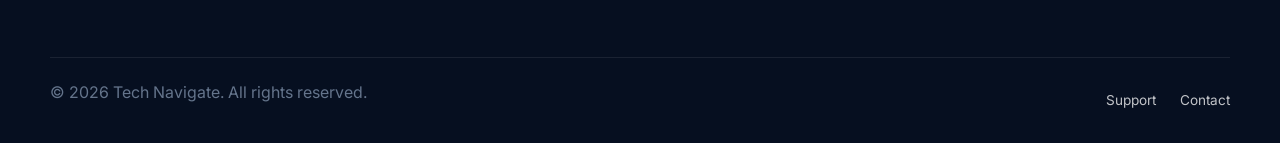
==== commit 7c57f171: "Update about.html" ====
--- a/about.html
+++ b/about.html
@@ -12,16 +12,20 @@
 </script>
 <meta charset="UTF-8">
 <meta name="viewport" content="width=device-width, initial-scale=1">
-<title>About Tech Navigate | Vendor-Neutral Technology Advisor &amp; Telecom Consultant</title>
+<<title>About Tech Navigate | Technology &amp; Telecom Advisor</title>
 <meta name="description" content="Tech Navigate is a vendor-neutral technology advisor, telecom broker, and UCaaS consultant guiding Business Technology Planning across Unified Communications, SD-WAN, Low Voltage Cabling, Security Cameras, and AI Consulting.">
 <meta name="keywords" content="technology advisor, telecom broker, telecom consultant, UCaaS consultant, SD-WAN consulting, Business Phone Systems, VoIP, Unified Communications, RingCentral, ZOOM, Webex Calling, MS TEAMS, Broadvoice, business internet, fiber internet, Comcast Business, Spectrum Business, WOW Business, Summit Broadband, Low Voltage Cabling, Structured Cabling, Security Cameras, Access Control, Smart Office, AI Consulting, AI Governance, Multi-LLM Platform">
 <meta name="google-site-verification" content="iRJsbXmgvOK9GEF063qEODKQ9oXsMOYlzMEm0OtPBQo">
-<meta property="og:title" content="About Tech Navigate | Vendor-Neutral Technology Advisor &amp; Telecom Consultant">
+<link rel="canonical" href="https://technavigate.com/about.html">
+<meta property="og:title" content="About Tech Navigate | Technology &amp; Telecom Advisor">
 <meta property="og:description" content="Independent Business Technology Roadmap and Technology Procurement across VoIP, business internet, fiber, SD-WAN consulting, Structured Cabling, Access Control, and Multi-LLM AI.">
 <meta property="og:type" content="website">
+<meta property="og:image" content="https://technavigate.com/assets/sailboat.png">
+<meta property="og:url" content="https://technavigate.com/about.html">
 <meta name="twitter:card" content="summary_large_image">
-<meta name="twitter:title" content="Tech Navigate | Technology Advisor, Telecom Broker &amp; AI Consulting">
-<meta name="twitter:description" content="Vendor-Neutral Technology Consulting for Business Phone Systems, VoIP, UCaaS, business internet, fiber, SD-WAN, Low Voltage Cabling, Security Cameras, Access Control, and a Multi-LLM AI Platform.">
+<meta name="twitter:title" content="About Tech Navigate | Technology &amp; Telecom Advisor">
+<meta name="twitter:description" content="Independent Business Technology Roadmap and Technology Procurement across VoIP, business internet, fiber, SD-WAN consulting, Structured Cabling, Access Control, and Multi-LLM AI.">
+<meta name="twitter:image" content="https://technavigate.com/assets/sailboat.png">
 <link rel="preconnect" href="https://fonts.googleapis.com">
 <link rel="preconnect" href="https://fonts.gstatic.com" crossorigin>
 <link href="https://fonts.googleapis.com/css2?family=Inter:wght@400;500;600;700;800&display=swap" rel="stylesheet">
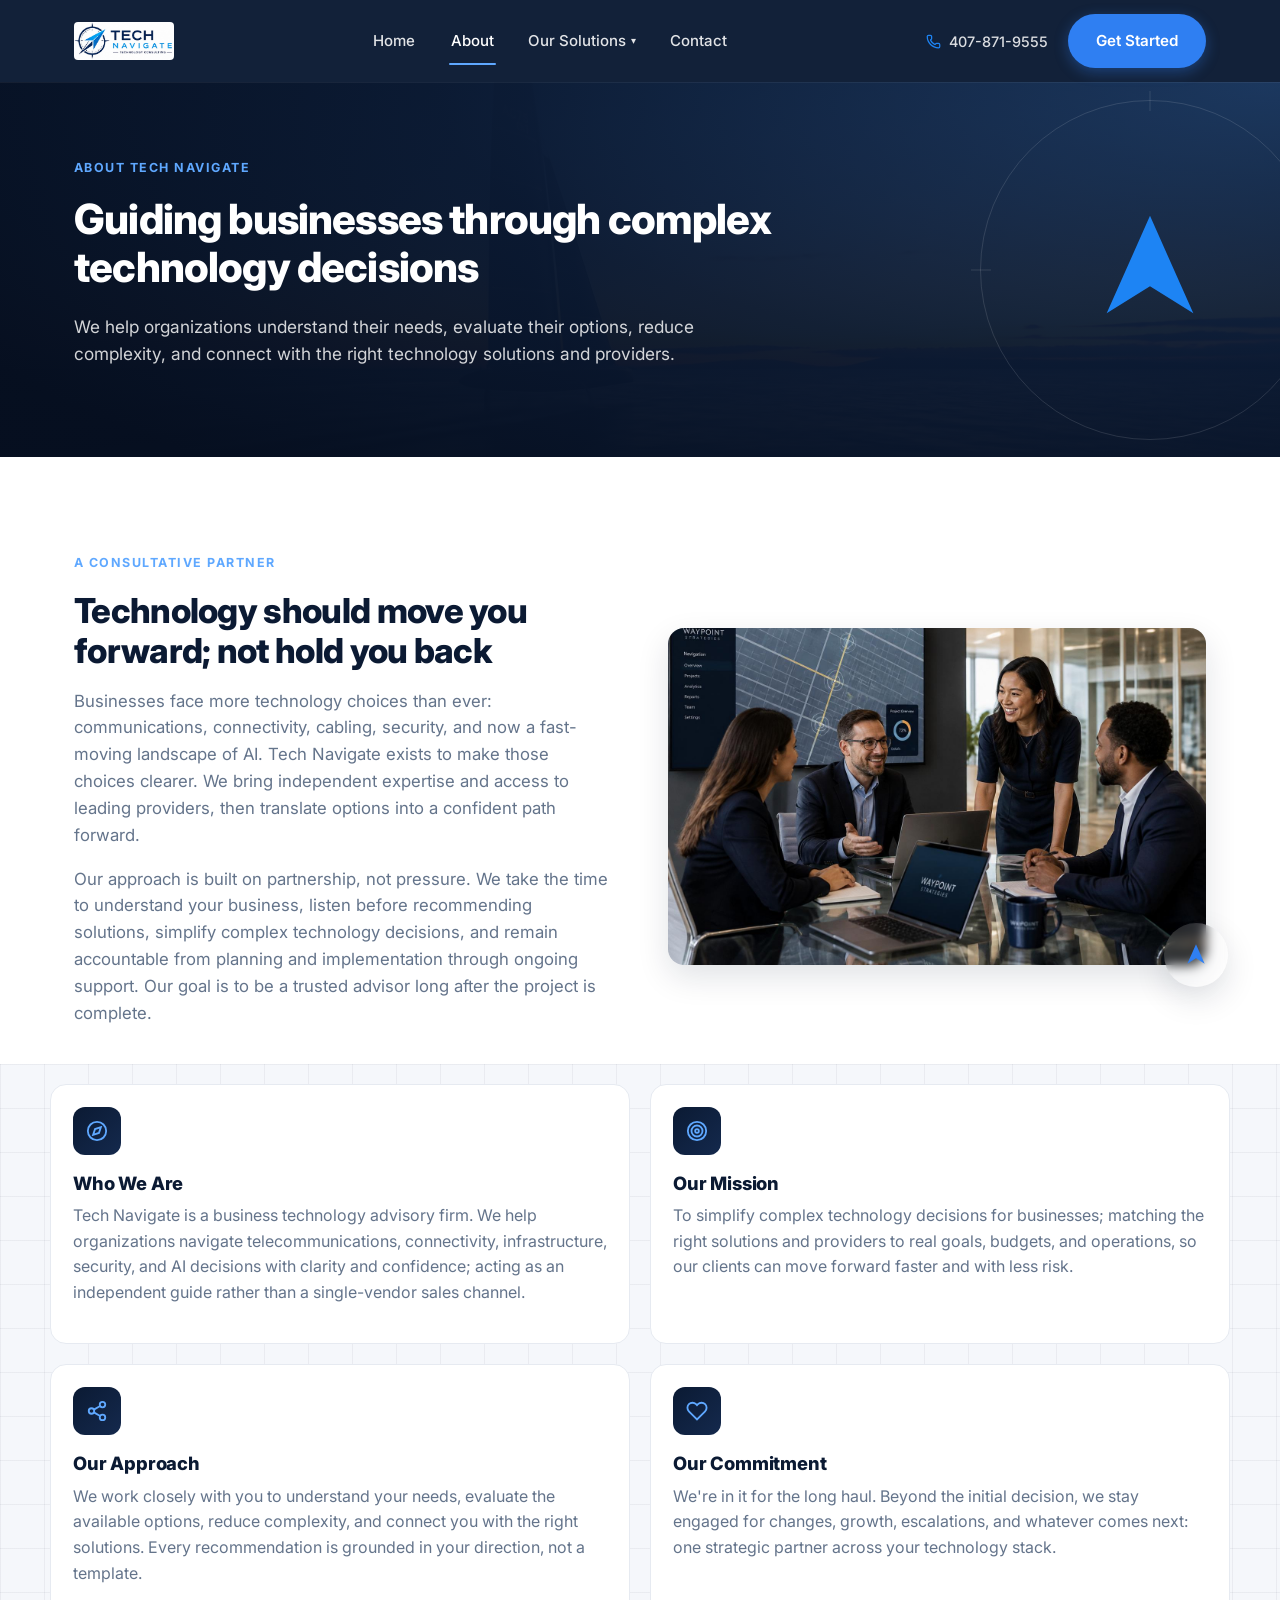
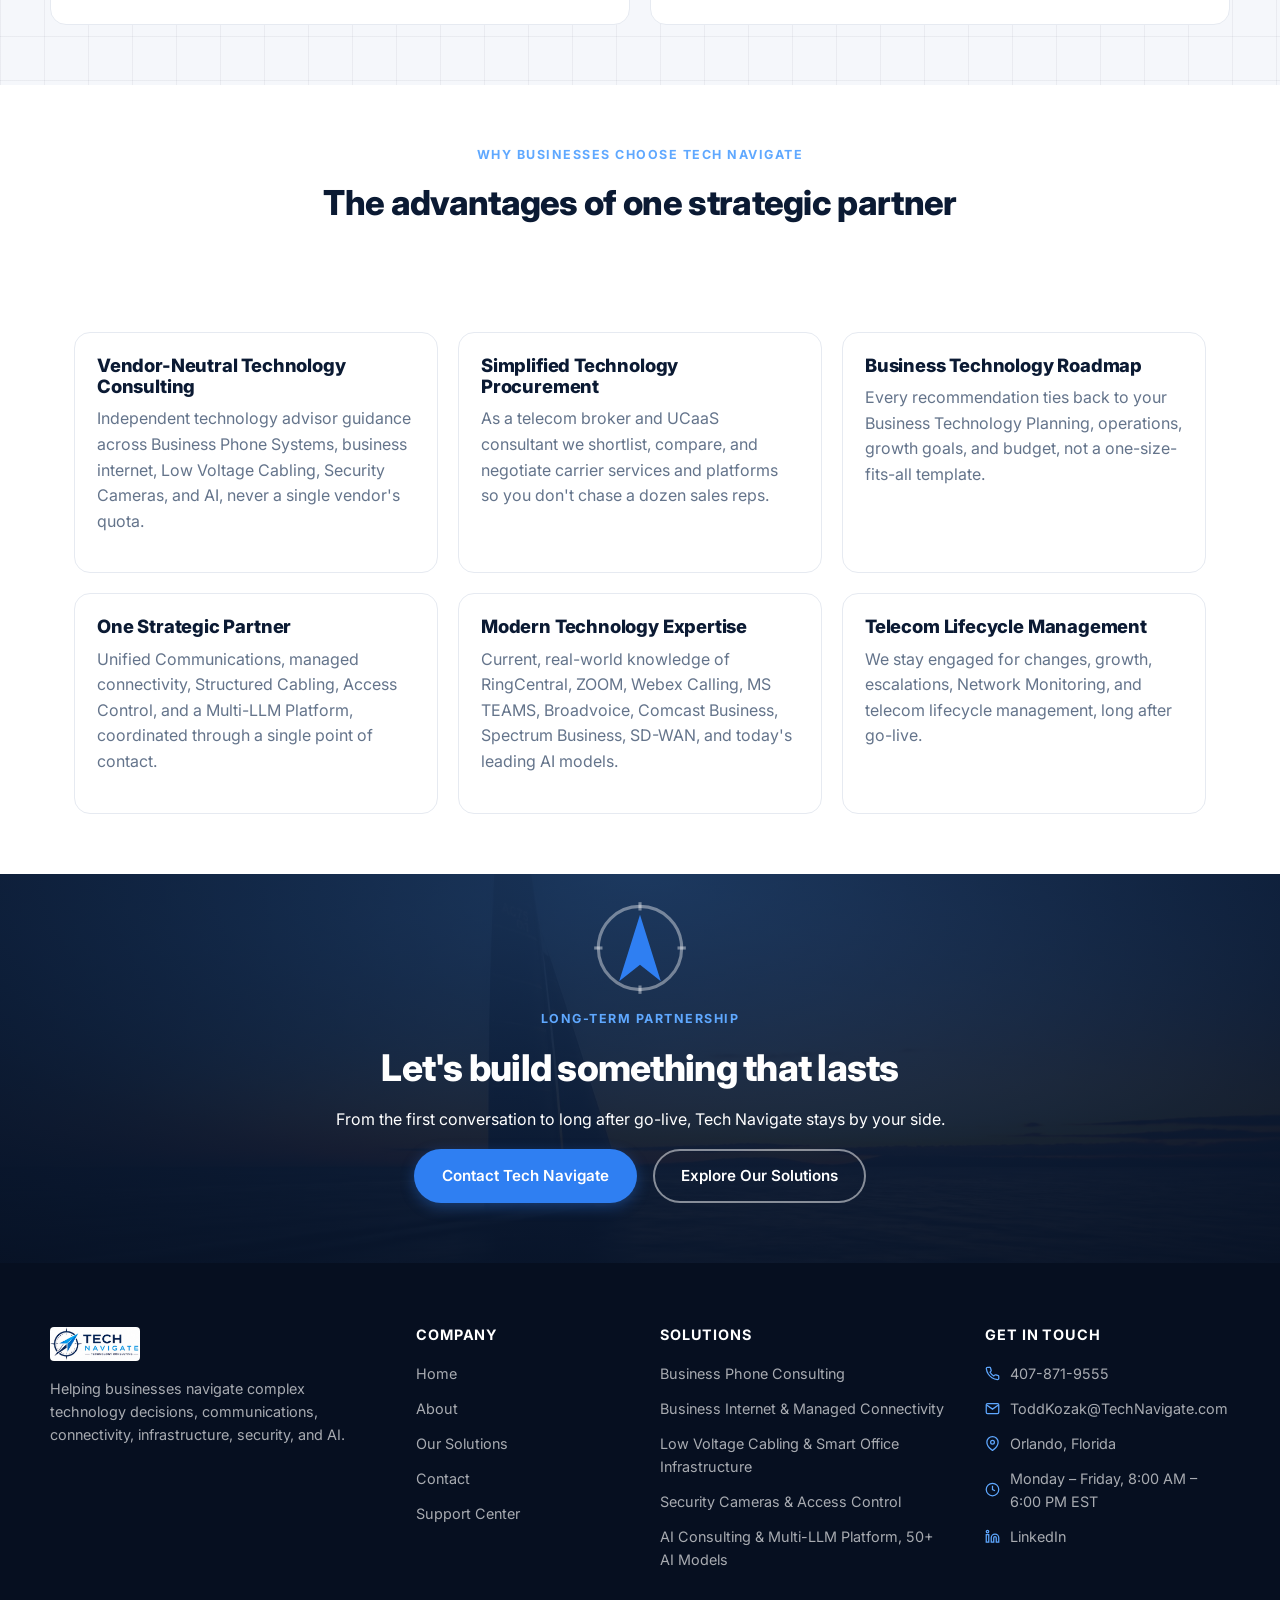
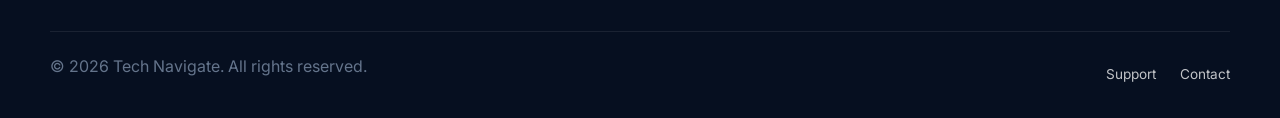
==== commit 855d9a52: "Update about.html" ====
--- a/about.html
+++ b/about.html
@@ -12,7 +12,7 @@
 </script>
 <meta charset="UTF-8">
 <meta name="viewport" content="width=device-width, initial-scale=1">
-<<title>About Tech Navigate | Technology &amp; Telecom Advisor</title>
+<title>About Tech Navigate | Technology &amp; Telecom Advisor</title>
 <meta name="description" content="Tech Navigate is a vendor-neutral technology advisor, telecom broker, and UCaaS consultant guiding Business Technology Planning across Unified Communications, SD-WAN, Low Voltage Cabling, Security Cameras, and AI Consulting.">
 <meta name="keywords" content="technology advisor, telecom broker, telecom consultant, UCaaS consultant, SD-WAN consulting, Business Phone Systems, VoIP, Unified Communications, RingCentral, ZOOM, Webex Calling, MS TEAMS, Broadvoice, business internet, fiber internet, Comcast Business, Spectrum Business, WOW Business, Summit Broadband, Low Voltage Cabling, Structured Cabling, Security Cameras, Access Control, Smart Office, AI Consulting, AI Governance, Multi-LLM Platform">
 <meta name="google-site-verification" content="iRJsbXmgvOK9GEF063qEODKQ9oXsMOYlzMEm0OtPBQo">
